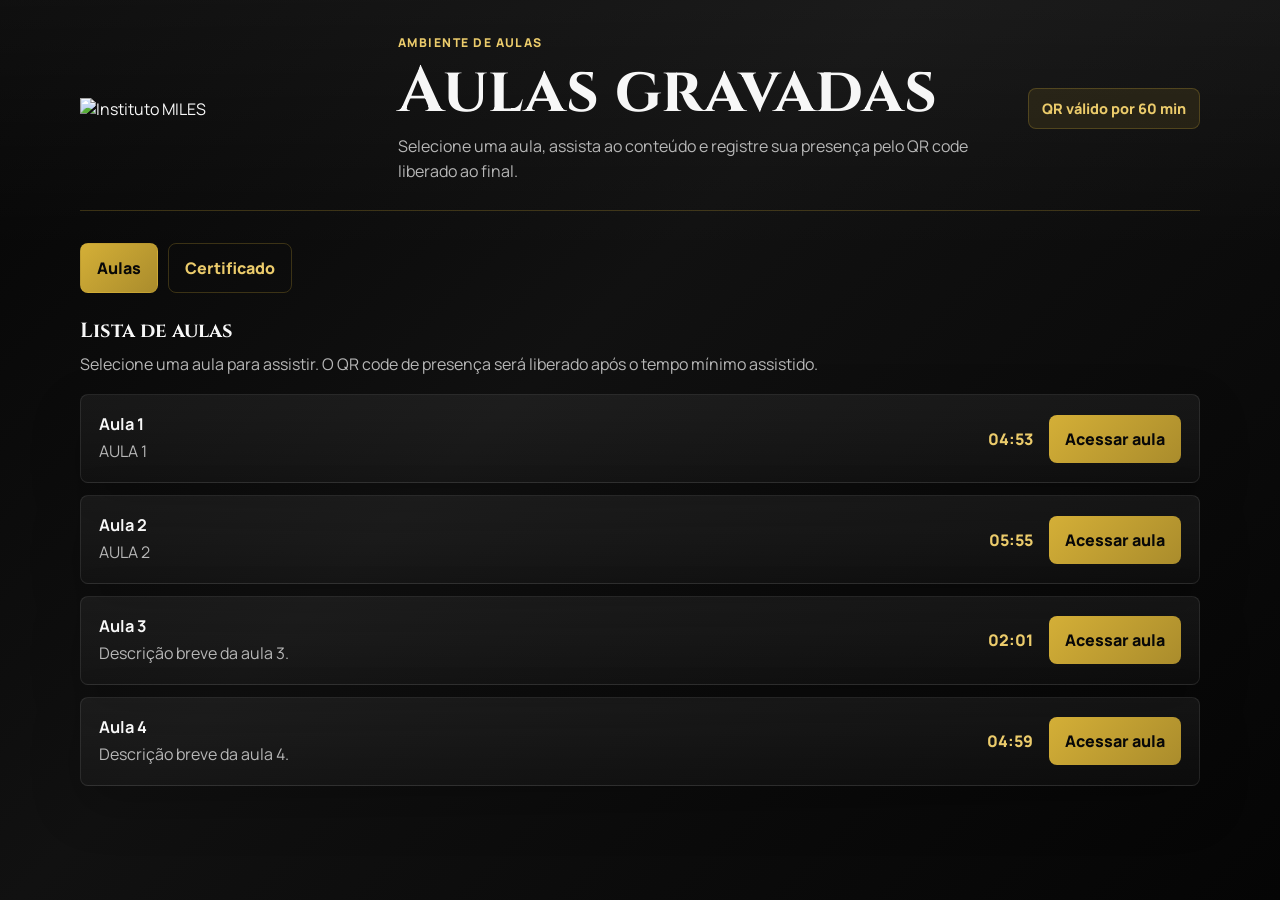
==== outputs/netlify-frontend/index.html @ d0f61251 "Adicionar frontend Netlify e backend Apps Script" ====
<!doctype html>
<html lang="pt-BR">
  <head>
    <meta charset="utf-8">
    <meta name="viewport" content="width=device-width, initial-scale=1">
    <title>Instituto MILES | Aulas gravadas</title>
    <link rel="preconnect" href="https://fonts.googleapis.com">
    <link rel="preconnect" href="https://fonts.gstatic.com" crossorigin>
    <link href="https://fonts.googleapis.com/css2?family=Cinzel:wght@400;600;700&family=Manrope:wght@300;400;500;700;800&family=Playfair+Display:wght@400;700&display=swap" rel="stylesheet">
    <link rel="stylesheet" href="styles.css">
  </head>
  <body>
    <main class="shell">
      <header class="topbar">
        <div class="brand-block">
          <img class="brand-logo" id="brandLogo" alt="Instituto MILES">
        </div>
        <div class="hero-copy">
          <p class="eyebrow">Ambiente de aulas</p>
          <h1>Aulas gravadas</h1>
          <p class="hero-text">Selecione uma aula, assista ao conteúdo e registre sua presença pelo QR code liberado ao final.</p>
        </div>
        <div class="badge" id="tokenBadge">QR válido por 60 min</div>
      </header>

      <nav class="site-tabs" aria-label="Navegação principal">
        <button class="site-tab-button" type="button" aria-selected="true" data-site-tab="lessons">Aulas</button>
        <button class="site-tab-button" type="button" aria-selected="false" data-site-tab="certificate">Certificado</button>
      </nav>

      <section class="lesson-list-section" id="lessonListSection">
        <div class="section-heading">
          <h2>Lista de aulas</h2>
          <p>Selecione uma aula para assistir. O QR code de presença será liberado após o tempo mínimo assistido.</p>
        </div>
        <ul class="lesson-list" id="lessonList"></ul>
      </section>

      <section class="lesson-panels" id="lessonPanels" hidden></section>

      <section class="certificate-section" id="certificateSection" hidden>
        <div class="section-heading">
          <h2>Emitir certificado</h2>
          <p>Informe o CPF usado nos registros de presença. O certificado em PDF será emitido para alunos com presença em pelo menos 3 aulas.</p>
        </div>

        <form class="certificate-form" id="certificateForm" autocomplete="on" novalidate>
          <label>
            CPF
            <input name="certificateCpf" inputmode="numeric" maxlength="14" placeholder="000.000.000-00" required>
          </label>
          <button type="submit">Gerar certificado em PDF</button>
        </form>

        <div class="certificate-result" id="certificateResult" hidden></div>
        <p class="status" id="certificateStatus"></p>
      </section>
    </main>

    <template id="lessonListTemplate">
      <li class="lesson-list-item">
        <div>
          <h3 data-list-title></h3>
          <p data-list-description></p>
        </div>
        <span data-list-duration></span>
        <button type="button" data-open-lesson>Acessar aula</button>
      </li>
    </template>

    <template id="lessonTemplate">
      <article class="lesson lesson-panel" hidden data-panel>
        <button class="back-button" type="button" data-back-button>Voltar à lista</button>

        <div class="lesson-header">
          <div>
            <h2 data-title></h2>
            <p data-description></p>
          </div>
          <span data-duration></span>
        </div>

        <div class="player youtube-player" hidden data-youtube-shell>
          <div data-youtube-player></div>
        </div>

        <button class="secondary-button" type="button" data-start-button>Iniciar aula</button>

        <div class="qr-panel" hidden data-qr-panel>
          <div>
            <h3>QR code de presença</h3>
            <p>Escaneie para registrar a presença nesta aula.</p>
          </div>
          <img alt="QR code de presença" data-qr-image>
          <a class="link-button" target="_blank" rel="noopener" data-registration-link>Abrir formulário</a>
        </div>

        <p class="status" data-status>O QR code será liberado após o tempo mínimo assistido.</p>
      </article>
    </template>

    <script src="app.js"></script>
  </body>
</html>
---- outputs/netlify-frontend/styles.css ----
:root {
  --bg: #050505;
  --bg-soft: #0f0f0f;
  --panel: #111111;
  --panel-strong: #171717;
  --ink: #f7f7f7;
  --muted: #b7b7b7;
  --line: rgba(212, 175, 55, 0.24);
  --line-soft: rgba(255, 255, 255, 0.09);
  --gold: #d4af37;
  --gold-light: #ebcb6b;
  --gold-dark: #aa8c2c;
  --danger-bg: #241010;
  --danger: #ffb5ad;
  --success-bg: #102014;
  --success: #9ee6aa;
}

* {
  box-sizing: border-box;
}

html {
  scroll-behavior: smooth;
}

body {
  margin: 0;
  background: var(--bg);
  color: var(--ink);
  font-family: "Manrope", Arial, Helvetica, sans-serif;
}

body::before {
  content: "";
  position: fixed;
  inset: 0;
  z-index: -1;
  background:
    linear-gradient(180deg, rgba(255, 255, 255, 0.045), transparent 28%),
    linear-gradient(135deg, #050505 0%, #111111 42%, #050505 100%);
}

::-webkit-scrollbar {
  width: 8px;
}

::-webkit-scrollbar-track {
  background: #050505;
}

::-webkit-scrollbar-thumb {
  background: #333333;
  border-radius: 4px;
}

::-webkit-scrollbar-thumb:hover {
  background: var(--gold);
}

.shell {
  width: min(1120px, calc(100% - 32px));
  margin: 0 auto;
  padding: 34px 0 58px;
}

.topbar {
  display: grid;
  grid-template-columns: minmax(180px, 290px) minmax(0, 1fr) auto;
  align-items: center;
  gap: 28px;
  margin-bottom: 32px;
  border-bottom: 1px solid var(--line);
  padding-bottom: 26px;
}

.brand-block {
  min-width: 0;
}

.brand-logo {
  display: block;
  width: min(100%, 280px);
  max-height: 104px;
  object-fit: contain;
}

.hero-copy {
  min-width: 0;
}

.eyebrow {
  margin: 0 0 9px;
  color: var(--gold-light);
  font-size: 0.76rem;
  font-weight: 800;
  letter-spacing: 0.12em;
  text-transform: uppercase;
}

h1,
h2,
h3,
p {
  margin-top: 0;
}

h1 {
  margin-bottom: 10px;
  font-family: "Cinzel", serif;
  font-size: clamp(2.2rem, 6vw, 4rem);
  font-weight: 700;
  line-height: 1;
  letter-spacing: 0;
}

h2 {
  margin-bottom: 6px;
  font-family: "Cinzel", serif;
  font-size: 1.28rem;
  letter-spacing: 0;
}

h3 {
  margin-bottom: 5px;
  font-size: 1.02rem;
}

.hero-text,
.section-heading p,
.lesson-list-item p,
.lesson-header p,
.qr-panel p,
.status,
.certificate-result p {
  color: var(--muted);
  line-height: 1.55;
}

.hero-text {
  max-width: 620px;
  margin-bottom: 0;
}

.badge {
  justify-self: end;
  border: 1px solid var(--line);
  border-radius: 8px;
  padding: 10px 13px;
  background: rgba(212, 175, 55, 0.1);
  color: var(--gold-light);
  font-size: 0.9rem;
  font-weight: 800;
  white-space: nowrap;
}

.site-tabs {
  display: flex;
  flex-wrap: wrap;
  gap: 10px;
  margin-bottom: 24px;
}

.site-tab-button {
  border: 1px solid var(--line);
  background: transparent;
  color: var(--gold-light);
}

.site-tab-button[aria-selected="true"] {
  background: linear-gradient(135deg, var(--gold) 0%, var(--gold-dark) 100%);
  color: #080808;
}

.lesson-panels {
  display: grid;
  gap: 18px;
}

.lesson-list-section[hidden],
.lesson-panels[hidden],
.certificate-section[hidden] {
  display: none;
}

.section-heading {
  margin-bottom: 18px;
}

.section-heading h2 {
  margin-bottom: 7px;
}

.section-heading p {
  max-width: 760px;
}

.lesson-list {
  display: grid;
  gap: 12px;
  margin: 0;
  padding: 0;
  list-style: none;
}

.lesson-list-item {
  display: grid;
  grid-template-columns: minmax(0, 1fr) auto auto;
  align-items: center;
  gap: 16px;
  border: 1px solid var(--line-soft);
  border-radius: 8px;
  padding: 18px;
  background: linear-gradient(180deg, rgba(255, 255, 255, 0.055), rgba(255, 255, 255, 0.025));
  box-shadow: 0 20px 50px rgba(0, 0, 0, 0.22);
}

.lesson-list-item:hover {
  border-color: var(--line);
}

.lesson-list-item h3 {
  margin-bottom: 4px;
  color: var(--ink);
}

.lesson-list-item p {
  margin-bottom: 0;
}

.lesson-list-item span,
.lesson-header span {
  color: var(--gold-light);
  font-weight: 800;
}

.lesson,
.certificate-section {
  border: 1px solid var(--line-soft);
  border-radius: 8px;
  padding: 20px;
  background: linear-gradient(180deg, rgba(255, 255, 255, 0.06), rgba(255, 255, 255, 0.03));
  box-shadow: 0 24px 60px rgba(0, 0, 0, 0.34);
}

.lesson[hidden] {
  display: none;
}

.lesson-header {
  display: flex;
  justify-content: space-between;
  gap: 16px;
  min-height: 74px;
}

.player {
  display: block;
  width: 100%;
  aspect-ratio: 16 / 9;
  border: 1px solid var(--line);
  border-radius: 8px;
  background: #000000;
}

.player[hidden] {
  display: none;
}

.youtube-player {
  position: relative;
  overflow: hidden;
}

.youtube-player iframe {
  position: absolute;
  inset: 0;
  width: 100%;
  height: 100%;
  border: 0;
}

.link-button,
.certificate-link {
  color: var(--gold-light);
  font-weight: 800;
}

.qr-panel {
  display: grid;
  grid-template-columns: 1fr auto;
  align-items: center;
  gap: 18px;
  margin-top: 16px;
  border: 1px solid var(--line);
  border-radius: 8px;
  padding: 16px;
  background: rgba(212, 175, 55, 0.09);
}

.qr-panel[hidden] {
  display: none;
}

.qr-panel img {
  width: 132px;
  height: 132px;
  border: 1px solid rgba(212, 175, 55, 0.34);
  border-radius: 6px;
  background: #ffffff;
}

.link-button {
  grid-column: 1 / -1;
}

.status {
  min-height: 22px;
  margin: 13px 0 0;
  font-size: 0.94rem;
}

form {
  display: grid;
  gap: 14px;
  margin-top: 22px;
}

.certificate-form {
  grid-template-columns: minmax(220px, 360px) auto;
  align-items: end;
  margin-top: 18px;
}

.certificate-result {
  margin-top: 18px;
  border: 1px solid var(--line);
  border-radius: 8px;
  padding: 16px;
  background: rgba(212, 175, 55, 0.09);
}

.certificate-result[hidden] {
  display: none;
}

.certificate-result h3 {
  margin-bottom: 6px;
}

label {
  display: grid;
  gap: 7px;
  color: var(--ink);
  font-weight: 800;
}

input {
  width: 100%;
  border: 1px solid var(--line-soft);
  border-radius: 7px;
  padding: 12px;
  background: rgba(0, 0, 0, 0.28);
  color: var(--ink);
  font: inherit;
}

input:focus {
  outline: 3px solid rgba(212, 175, 55, 0.18);
  border-color: var(--gold);
}

button {
  border: 0;
  border-radius: 8px;
  padding: 13px 16px;
  background: linear-gradient(135deg, var(--gold) 0%, var(--gold-dark) 100%);
  color: #080808;
  cursor: pointer;
  font: inherit;
  font-weight: 800;
}

button:hover {
  filter: brightness(1.06);
}

button:disabled {
  cursor: wait;
  opacity: 0.65;
}

.secondary-button {
  width: 100%;
  margin-top: 13px;
}

.back-button {
  margin-bottom: 14px;
  border: 1px solid var(--line);
  background: transparent;
  color: var(--gold-light);
}

.back-button:hover {
  background: rgba(212, 175, 55, 0.08);
  filter: none;
}

@media (max-width: 900px) {
  .topbar {
    grid-template-columns: 1fr;
    align-items: start;
  }

  .badge {
    justify-self: start;
  }

  .lesson-list-item {
    grid-template-columns: 1fr;
    align-items: stretch;
  }

  .certificate-form {
    grid-template-columns: 1fr;
  }
}

@media (max-width: 520px) {
  .shell {
    width: min(100% - 20px, 1120px);
    padding-top: 22px;
  }

  .lesson,
  .certificate-section {
    padding: 16px;
  }

  .lesson-header,
  .qr-panel {
    grid-template-columns: 1fr;
    display: grid;
  }

  .qr-panel img {
    width: 180px;
    height: 180px;
  }
}
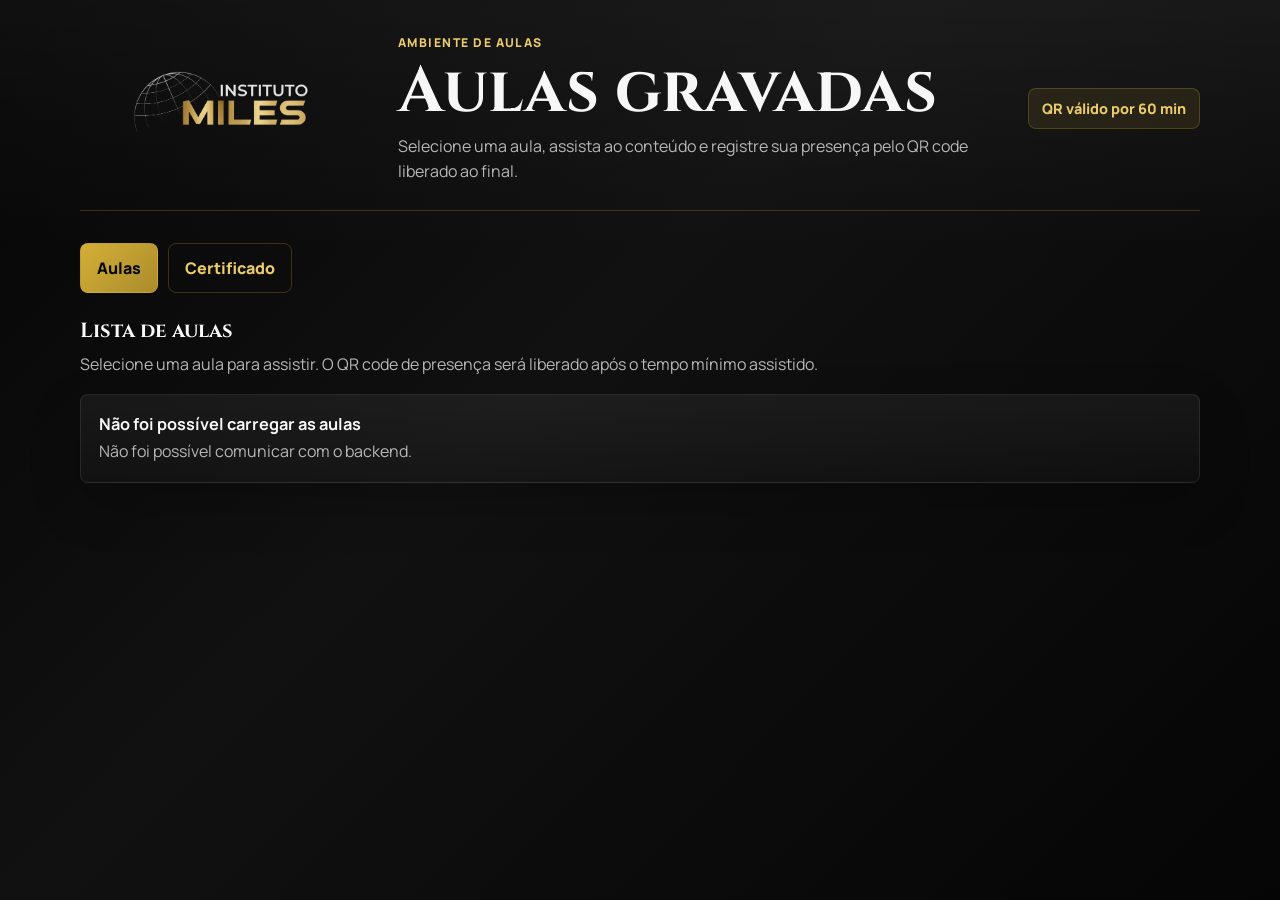
==== commit faca7f06: "Adiciona logo como asset do frontend" ====
--- a/outputs/netlify-frontend/index.html
+++ b/outputs/netlify-frontend/index.html
@@ -13,7 +13,13 @@
     <main class="shell">
       <header class="topbar">
         <div class="brand-block">
-          <img class="brand-logo" id="brandLogo" alt="Instituto MILES">
+          <img
+            class="brand-logo"
+            id="brandLogo"
+            src="assets/logo-header.png"
+            alt="Instituto MILES"
+            decoding="async"
+          >
         </div>
         <div class="hero-copy">
           <p class="eyebrow">Ambiente de aulas</p>
